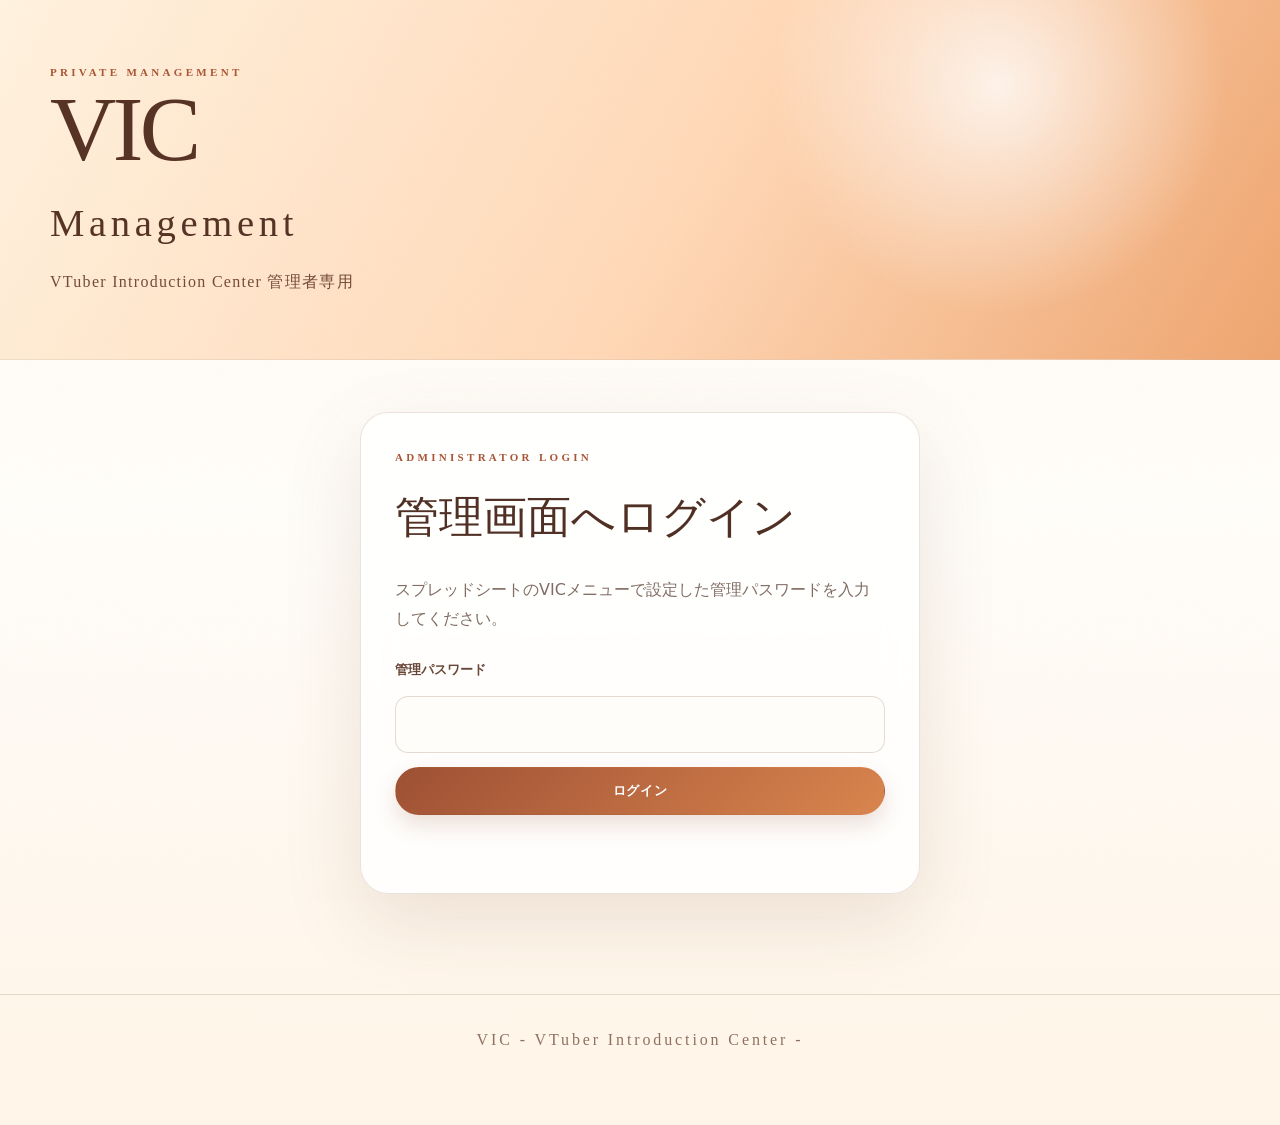
==== admin.html @ dae624b1 "Add files via upload" ====
<!doctype html>
<html lang="ja">
<head>
  <meta charset="utf-8">
  <meta name="viewport" content="width=device-width,initial-scale=1">
  <meta name="robots" content="noindex,nofollow">
  <title>VIC 管理画面</title>
  <meta name="description" content="VIC管理者専用ページ">
  <link rel="stylesheet" href="styles.css?v=20260721-vic-genre10">
</head>
<body class="admin-page">
  <header class="admin-hero">
    <div class="wrap">
      <p class="eyebrow">Private Management</p>
      <h1>VIC<br><span>Management</span></h1>
      <p>VTuber Introduction Center 管理者専用</p>
    </div>
  </header>

  <main class="wrap admin-main">
    <section id="adminLogin" class="admin-login-card">
      <p class="eyebrow">Administrator Login</p>
      <h2>管理画面へログイン</h2>
      <p>スプレッドシートのVICメニューで設定した管理パスワードを入力してください。</p>
      <form id="adminLoginForm" class="admin-login-form">
        <label for="adminPassword">管理パスワード</label>
        <input id="adminPassword" type="password" autocomplete="current-password" minlength="8" required>
        <button class="admin-button primary" type="submit">ログイン</button>
        <p id="adminLoginMessage" class="admin-status" role="status"></p>
      </form>
    </section>

    <section id="adminShell" class="admin-shell" hidden>
      <div class="admin-topbar">
        <div>
          <p class="eyebrow">Administration</p>
          <h2>管理メニュー</h2>
        </div>
        <button id="adminLogout" class="admin-button secondary" type="button">ログアウト</button>
      </div>

      <nav class="admin-tabs" aria-label="管理項目">
        <button class="admin-tab active" type="button" data-admin-tab="submissions">申請管理</button>
        <button class="admin-tab" type="button" data-admin-tab="profiles">公開VTuber</button>
        <button class="admin-tab" type="button" data-admin-tab="recommendations">公開おすすめ</button>
      </nav>

      <section id="adminPanelSubmissions" class="admin-panel">
        <div class="admin-toolbar admin-toolbar-submissions">
          <input id="submissionQuery" type="search" placeholder="活動名・申請IDで検索">
          <select id="submissionType">
            <option value="">すべての種類</option>
            <option value="initial">初回登録</option>
            <option value="recommendation">おすすめ追加</option>
          </select>
          <select id="submissionStatus">
            <option value="確認待ち">確認待ち</option>
            <option value="">すべての状態</option>
            <option value="許可（掲載）">許可（掲載）</option>
            <option value="非許可（掲載不可）">非許可（掲載不可）</option>
          </select>
          <button id="submissionSearch" class="admin-button primary" type="button">検索</button>
        </div>
        <div id="submissionList" class="admin-list"></div>
        <button id="submissionMore" class="admin-button secondary admin-more" type="button" hidden>さらに表示</button>
      </section>

      <section id="adminPanelProfiles" class="admin-panel" hidden>
        <div class="admin-toolbar">
          <input id="profileAdminQuery" type="search" placeholder="活動名・よみかた・個人／企業名で検索">
          <button id="profileAdminSearch" class="admin-button primary" type="button">検索</button>
        </div>
        <div id="profileAdminList" class="admin-list"></div>
        <button id="profileAdminMore" class="admin-button secondary admin-more" type="button" hidden>さらに表示</button>
      </section>

      <section id="adminPanelRecommendations" class="admin-panel" hidden>
        <div class="admin-toolbar">
          <input id="recommendationAdminQuery" type="search" placeholder="活動名・おすすめポイントで検索">
          <button id="recommendationAdminSearch" class="admin-button primary" type="button">検索</button>
        </div>
        <div id="recommendationAdminList" class="admin-list"></div>
        <button id="recommendationAdminMore" class="admin-button secondary admin-more" type="button" hidden>さらに表示</button>
      </section>
    </section>
  </main>

  <dialog id="adminEditDialog" class="admin-dialog">
    <form id="adminEditForm" method="dialog">
      <div class="admin-dialog-head">
        <div>
          <p class="eyebrow">Edit Content</p>
          <h2 id="adminEditTitle">登録内容を編集</h2>
        </div>
        <button id="adminEditClose" class="admin-dialog-close" type="button" aria-label="閉じる">×</button>
      </div>
      <div id="adminEditFields" class="admin-edit-fields"></div>
      <div class="admin-dialog-actions">
        <button id="adminEditCancel" class="admin-button secondary" type="button">やめる</button>
        <button id="adminEditSave" class="admin-button primary" type="submit">更新する</button>
      </div>
      <p id="adminEditMessage" class="admin-status" role="status"></p>
    </form>
  </dialog>

  <footer><div class="wrap">VIC - VTuber Introduction Center -</div></footer>
  <script src="config.js"></script>
  <script src="admin.js?v=20260721-vic-genre10"></script>
</body>
</html>
---- styles.css ----
:root{
  --cream:#fffaf2;
  --paper:#fffdf9;
  --peach-50:#fff5ea;
  --peach-100:#ffe9d4;
  --peach-200:#ffd2ad;
  --peach-300:#f8b982;
  --peach-500:#d97b42;
  --terracotta:#aa5536;
  --brown:#4b3228;
  --muted:#806c62;
  --gold:#bd8b43;
  --line:rgba(126,77,51,.18);
  --shadow:0 28px 80px rgba(113,66,42,.13);
}

*{box-sizing:border-box}
html{scroll-behavior:smooth}
body{
  margin:0;
  min-height:100vh;
  color:var(--brown);
  font-family:"Yu Gothic","Hiragino Kaku Gothic ProN",system-ui,sans-serif;
  line-height:1.85;
  background:
    radial-gradient(circle at 8% 14%,rgba(248,185,130,.22),transparent 27%),
    radial-gradient(circle at 91% 31%,rgba(255,211,162,.27),transparent 25%),
    linear-gradient(180deg,#fffaf3 0%,#fff5e9 50%,#fffdf9 100%);
}
body::before{
  content:"";
  position:fixed;
  inset:0;
  pointer-events:none;
  opacity:.17;
  background-image:url("data:image/svg+xml,%3Csvg xmlns='http://www.w3.org/2000/svg' width='180' height='180' viewBox='0 0 180 180'%3E%3Cfilter id='n'%3E%3CfeTurbulence type='fractalNoise' baseFrequency='.8' numOctaves='3' stitchTiles='stitchTiles'/%3E%3C/filter%3E%3Crect width='100%25' height='100%25' filter='url(%23n)' opacity='.11'/%3E%3C/svg%3E");
}

.wrap{width:min(1180px,calc(100% - 40px));margin:auto;position:relative;z-index:1}
.hidden,[hidden]{display:none!important}
.eyebrow{
  margin:0 0 10px;
  color:var(--terracotta);
  font-family:Georgia,serif;
  font-size:11px;
  font-weight:700;
  letter-spacing:.30em;
  text-transform:uppercase;
}

/* Hero: original composition, brighter warm palette */
.hero{
  position:relative;
  min-height:76vh;
  display:grid;
  align-items:center;
  overflow:hidden;
  color:#533324;
  background:
    radial-gradient(circle at 77% 24%,rgba(255,255,255,.72),transparent 23%),
    radial-gradient(circle at 72% 36%,rgba(255,214,167,.75),transparent 37%),
    linear-gradient(118deg,#fff5e5 0%,#ffd9b8 48%,#f2ab78 100%);
}
.hero::before{
  content:"";
  position:absolute;
  width:48vw;
  height:48vw;
  min-width:430px;
  min-height:430px;
  right:-12vw;
  top:-13vw;
  border-radius:50%;
  border:1px solid rgba(117,62,38,.16);
  box-shadow:0 0 0 7vw rgba(255,255,255,.12),0 0 0 14vw rgba(255,255,255,.075);
}
.hero::after{
  content:"DISCOVER  /  RECOMMEND  /  CONNECT";
  position:absolute;
  right:28px;
  bottom:32px;
  color:rgba(89,47,31,.40);
  font-family:Georgia,serif;
  font-size:11px;
  letter-spacing:.32em;
  writing-mode:vertical-rl;
}
.hero .wrap{padding:90px 0}
.hero .eyebrow{color:#955032}
.hero h1{
  margin:0;
  max-width:900px;
  color:#563224;
  font-family:Georgia,"Yu Mincho",serif;
  font-weight:400;
  font-size:clamp(54px,10vw,128px);
  line-height:.92;
  letter-spacing:-.035em;
  text-shadow:0 12px 38px rgba(126,65,35,.13);
}
.subtitle{
  display:inline-flex;
  align-items:center;
  gap:16px;
  margin:26px 0 0;
  padding-left:4px;
  color:#6c4030;
  font-family:"Yu Mincho",serif;
  font-size:clamp(15px,2vw,22px);
  letter-spacing:.14em;
  white-space:nowrap;
}
.subtitle::before,.subtitle::after{
  content:"";
  display:block;
  flex:0 0 56px;
  width:56px;
  height:1px;
  background:rgba(112,58,35,.55);
}
.register-hero{min-height:58vh}
.register-hero h1{font-size:clamp(48px,8vw,104px)}

.home-main{padding:0 0 110px}
.home-main::before{
  content:"";
  display:block;
  width:1px;
  height:72px;
  margin-left:8.333%;
  background:linear-gradient(to bottom,rgba(170,85,54,.55),transparent);
}

/* Daily recommendation */
.daily-recommendation{
  width:min(920px,calc(100% - 32px));
  margin:24px auto 54px;
}
.daily-recommendation-heading{
  display:flex;
  align-items:center;
  justify-content:space-between;
  gap:18px;
  margin:0 7px 10px;
}
.daily-recommendation-label{
  display:flex;
  align-items:center;
  gap:9px;
  margin:0;
  color:var(--muted);
  font-size:12px;
  font-weight:800;
  letter-spacing:.14em;
}
.daily-recommendation-spark{color:var(--gold);font-size:14px;line-height:1}
.daily-recommendation-date{color:rgba(83,58,45,.61);font-family:Georgia,"Yu Mincho",serif;font-size:12px;letter-spacing:.06em}
.daily-recommendation-list{display:grid;gap:16px}
.daily-recommendation-card{
  position:relative;
  display:grid;
  grid-template-columns:56px minmax(0,1fr) minmax(240px,330px);
  align-items:center;
  gap:20px;
  min-height:164px;
  padding:18px 20px;
  overflow:hidden;
  border:1px solid rgba(126,77,51,.20);
  border-radius:22px;
  color:inherit;
  text-decoration:none;
  background:
    radial-gradient(circle at 8% 20%,rgba(246,188,120,.22),transparent 31%),
    linear-gradient(112deg,rgba(255,255,255,.96),rgba(255,244,228,.88));
  box-shadow:0 16px 45px rgba(104,61,39,.10),inset 0 1px 0 rgba(255,255,255,.92);
  isolation:isolate;
  transition:transform .22s ease,border-color .22s ease,box-shadow .22s ease;
}
.daily-recommendation-card::before{
  content:"";
  position:absolute;
  inset:9px;
  border:1px solid rgba(189,139,67,.15);
  border-radius:15px;
  pointer-events:none;
}
.daily-recommendation-card::after{
  content:"";
  position:absolute;
  top:-55px;
  right:36%;
  width:150px;
  height:150px;
  border:1px solid rgba(189,139,67,.12);
  border-radius:50%;
  pointer-events:none;
}
.daily-recommendation-card:hover{
  transform:translateY(-3px);
  border-color:rgba(159,95,55,.42);
  box-shadow:0 22px 54px rgba(104,61,39,.15),inset 0 1px 0 rgba(255,255,255,.95);
}
.daily-recommendation-card:focus-visible{outline:2px solid rgba(170,85,54,.70);outline-offset:5px}
.daily-recommendation-seal{
  position:relative;
  z-index:1;
  display:grid;
  place-items:center;
  width:54px;
  height:54px;
  border:1px solid rgba(126,77,51,.28);
  border-radius:50%;
  background:rgba(255,255,255,.58);
  box-shadow:inset 0 0 0 4px rgba(189,139,67,.075);
}
.daily-recommendation-seal span{color:#8d6938;font-family:Georgia,serif;font-size:15px;font-weight:700;letter-spacing:.08em}
.daily-recommendation-copy{position:relative;z-index:1;display:grid;min-width:0;gap:3px;align-content:center}
.daily-recommendation-kicker{color:#a47a3f;font-family:Georgia,serif;font-size:10px;font-weight:700;letter-spacing:.16em;text-transform:uppercase}
.daily-recommendation-copy strong{overflow:hidden;color:#4f3127;font-family:Georgia,"Yu Mincho",serif;font-size:clamp(21px,2.5vw,30px);line-height:1.3;text-overflow:ellipsis;white-space:nowrap}
.daily-recommendation-meta{overflow:hidden;color:var(--muted);font-size:12px;text-overflow:ellipsis;white-space:nowrap}
.daily-recommendation-point{
  display:-webkit-box;
  margin-top:9px;
  overflow:hidden;
  color:#5f463a;
  font-size:13px;
  line-height:1.65;
  -webkit-box-orient:vertical;
  -webkit-line-clamp:2;
}
.daily-recommendation-action{
  justify-self:start;
  display:inline-flex;
  align-items:center;
  gap:8px;
  margin-top:9px;
  padding:8px 12px;
  border:1px solid rgba(126,77,51,.17);
  border-radius:999px;
  background:rgba(255,255,255,.56);
  color:#52362a;
  font-size:11px;
  font-weight:800;
}
.daily-recommendation-action::after{content:"→";color:#a97737;transition:transform .2s ease}
.daily-recommendation-card:hover .daily-recommendation-action::after{transform:translateX(3px)}
.daily-recommendation-media{
  position:relative;
  z-index:1;
  display:block;
  width:100%;
  aspect-ratio:16/9;
  overflow:hidden;
  border:1px solid rgba(126,77,51,.18);
  border-radius:15px;
  background:linear-gradient(135deg,#f8c496,#e89966);
  box-shadow:0 12px 28px rgba(88,49,30,.15);
}
.daily-recommendation-media img{display:block;width:100%;height:100%;object-fit:cover;transition:transform .35s ease}
.daily-recommendation-card:hover .daily-recommendation-media img{transform:scale(1.035)}
.daily-recommendation-play{
  position:absolute;
  left:50%;
  top:50%;
  display:grid;
  place-items:center;
  width:44px;
  height:44px;
  border:1px solid rgba(255,255,255,.55);
  border-radius:50%;
  color:#fff;
  background:rgba(71,42,29,.70);
  transform:translate(-50%,-50%);
  box-shadow:0 8px 22px rgba(0,0,0,.22);
  font-size:13px;
  padding-left:2px;
}
.status-message{min-height:1.5em;margin:10px 8px 0;color:var(--muted);font-size:13px}

.home-intro{
  display:grid;
  grid-template-columns:minmax(180px,.7fr) minmax(0,1.65fr);
  column-gap:8vw;
  align-items:start;
  padding:92px 8.333% 118px;
  border-top:1px solid var(--line);
  border-bottom:1px solid var(--line);
}
.home-intro h2{margin:0 0 22px;color:#4d3025;font-family:Georgia,"Yu Mincho",serif;font-size:clamp(42px,6vw,82px);font-weight:500;line-height:1.05}
.intro-title{display:flex;align-items:center;gap:clamp(12px,2vw,28px);white-space:nowrap}
.intro-title-line{display:block;flex:0 1 clamp(42px,7vw,112px);min-width:34px;height:1px;background:linear-gradient(90deg,rgba(170,85,54,.92),rgba(170,85,54,.28))}
.lead{margin:0;color:#765d51;font-size:16px}
.text-link{
  display:inline-flex;
  align-items:center;
  gap:16px;
  margin-top:34px;
  padding:4px 0 10px;
  border-bottom:1px solid var(--terracotta);
  color:#5a3528;
  font-family:"Yu Mincho",serif;
  font-size:18px;
  font-weight:700;
  letter-spacing:.09em;
  text-decoration:none;
  transition:transform .2s ease;
}
.text-link:hover{transform:translateX(5px)}

/* Registration */
.register-main{padding:36px 0 100px}
.back-nav{margin:0 0 38px}
.back-nav .text-link{margin-top:0;font-size:14px}
.registration-content{
  padding:52px;
  border:1px solid rgba(255,255,255,.82);
  border-radius:34px;
  background:rgba(255,253,249,.82);
  box-shadow:var(--shadow);
  backdrop-filter:blur(18px);
}
.registration-content h2{margin:0 0 16px;color:#4d3025;font-family:Georgia,"Yu Mincho",serif;font-size:clamp(34px,5vw,58px);font-weight:500;line-height:1.2}
.registration-copy{max-width:760px;margin:0;color:var(--muted)}
.tabs{display:flex;gap:10px;flex-wrap:wrap;margin:34px 0 28px}
.tab{
  border:1px solid rgba(126,77,51,.18);
  border-radius:999px;
  padding:12px 21px;
  color:#724634;
  background:rgba(255,255,255,.72);
  font:inherit;
  font-weight:800;
  cursor:pointer;
  transition:transform .2s ease,background .2s ease,color .2s ease;
}
.tab:hover{transform:translateY(-1px);background:#fff3e3}
.tab.active{border-color:transparent;color:#fff;background:linear-gradient(135deg,#b45f3e,#dc8b54);box-shadow:0 10px 24px rgba(170,85,54,.20)}
.form-panel{padding-top:8px}
.recommendation-form{display:grid;gap:24px}
.form-grid{display:grid;grid-template-columns:repeat(2,minmax(0,1fr));gap:18px}
.form-grid label,.profile-picker>label{display:grid;gap:9px;color:#684536;font-size:14px;font-weight:800;letter-spacing:.02em}
.wide{grid-column:1/-1}
input,textarea{
  width:100%;
  padding:15px 16px;
  border:1px solid rgba(126,77,51,.20);
  border-radius:15px;
  color:#4d3429;
  background:rgba(255,255,255,.90);
  font:inherit;
  transition:border-color .18s ease,box-shadow .18s ease,background .18s ease;
}
input:hover,textarea:hover{border-color:rgba(170,85,54,.35)}
input:focus,textarea:focus{outline:none;border-color:#d37c4c;background:#fff;box-shadow:0 0 0 4px rgba(217,123,66,.13)}
textarea{min-height:130px;resize:vertical}
.submit-button{
  justify-self:start;
  min-width:260px;
  border:0;
  border-radius:999px;
  padding:15px 26px;
  color:#fff;
  background:linear-gradient(135deg,#a95134,#df8b53);
  box-shadow:0 15px 34px rgba(170,85,54,.23);
  font:inherit;
  font-weight:800;
  letter-spacing:.07em;
  cursor:pointer;
  transition:transform .2s ease,filter .2s ease;
}
.submit-button:hover{transform:translateY(-2px);filter:brightness(1.03)}
.submit-button:disabled{cursor:wait;filter:grayscale(.35);opacity:.65}
.form-message{min-height:1.8em;margin:0;color:#7f4a35;font-weight:800}
.form-message.success{color:#477257}
.form-message.error{color:#a33b30}
.profile-picker{
  position:relative;
  padding:23px;
  border:1px solid rgba(126,77,51,.14);
  border-radius:22px;
  background:linear-gradient(145deg,rgba(255,255,255,.90),rgba(255,238,218,.62));
}
.profile-search-status{margin:9px 2px 0;color:var(--muted);font-size:12px}
.profile-search-results{
  display:grid;
  gap:8px;
  max-height:330px;
  margin-top:12px;
  overflow:auto;
  border-top:1px solid var(--line);
  padding-top:12px;
}
.profile-result-button{
  display:grid;
  grid-template-columns:minmax(0,1fr) auto;
  gap:3px 18px;
  width:100%;
  padding:13px 15px;
  border:1px solid rgba(126,77,51,.14);
  border-radius:14px;
  color:#4d3429;
  background:rgba(255,255,255,.78);
  text-align:left;
  cursor:pointer;
}
.profile-result-button:hover{border-color:rgba(170,85,54,.32);background:#fff}
.profile-result-button strong{font-size:15px}
.profile-result-button span{grid-column:1;color:var(--muted);font-size:12px}
.profile-result-button small{grid-column:2;grid-row:1 / span 2;align-self:center;color:#9a6d55}
.selected-profile{
  position:relative;
  margin-top:14px;
  padding:16px 130px 16px 18px;
  border:1px solid rgba(170,85,54,.22);
  border-radius:16px;
  background:#fff7ec;
}
.selected-profile p{margin:0;color:#966044;font-size:11px;font-weight:800;letter-spacing:.12em;text-transform:uppercase}
.selected-profile strong{display:block;color:#4e3025;font-family:"Yu Mincho",serif;font-size:21px}
.selected-profile span{display:block;color:var(--muted);font-size:12px}
.selected-profile button{position:absolute;right:15px;top:50%;border:0;border-bottom:1px solid var(--terracotta);padding:4px 0;color:#784633;background:transparent;font:inherit;font-size:12px;font-weight:800;cursor:pointer;transform:translateY(-50%)}
.addition-grid{margin-top:24px}

footer{padding:30px 0 70px;border-top:1px solid var(--line);color:#8f7162;text-align:center;font-family:Georgia,serif;letter-spacing:.18em}
.floating-control{
  position:fixed;
  right:22px;
  bottom:22px;
  z-index:1000;
  border:1px solid rgba(255,255,255,.55);
  border-radius:999px;
  padding:13px 18px;
  color:#fff;
  background:rgba(139,69,44,.92);
  box-shadow:0 18px 42px rgba(83,42,25,.24);
  backdrop-filter:blur(12px);
  font:inherit;
  font-size:13px;
  font-weight:800;
  letter-spacing:.05em;
  cursor:pointer;
  transition:transform .18s ease,background .18s ease;
}
.floating-control:hover{transform:translateY(-2px);background:rgba(170,85,54,.97)}

@media(max-width:900px){
  .daily-recommendation-card{grid-template-columns:50px minmax(0,1fr) minmax(210px,270px)}
  .home-intro{grid-template-columns:1fr;gap:34px}
}
@media(max-width:720px){
  .wrap{width:min(100% - 24px,1180px)}
  .hero{min-height:62vh}
  .hero .wrap{padding:72px 0}
  .hero::after{display:none}
  .subtitle{gap:10px;font-size:clamp(13px,4vw,17px);letter-spacing:.08em}
  .subtitle::before,.subtitle::after{flex-basis:28px;width:28px}
  .home-main::before{height:48px;margin-left:0}
  .daily-recommendation{width:100%;margin:18px auto 40px}
  .daily-recommendation-card{grid-template-columns:42px minmax(0,1fr);gap:12px;padding:14px;min-height:0}
  .daily-recommendation-seal{width:42px;height:42px}
  .daily-recommendation-copy strong{font-size:20px}
  .daily-recommendation-media{grid-column:1/-1;grid-row:2;width:100%;margin-top:5px}
  .daily-recommendation-card::after{right:-35px}
  .home-intro{padding:66px 0 84px}
  .home-intro h2{font-size:42px}
  .intro-title{gap:10px}
  .intro-title-line{flex-basis:42px;min-width:28px}
  .registration-content{padding:30px 18px;border-radius:26px}
  .form-grid{grid-template-columns:1fr}
  .wide{grid-column:auto}
  .submit-button{width:100%;min-width:0}
  .profile-result-button{grid-template-columns:1fr}
  .profile-result-button small{grid-column:1;grid-row:auto}
  .selected-profile{padding-right:18px;padding-bottom:52px}
  .selected-profile button{left:18px;right:auto;top:auto;bottom:14px;transform:none}
  .floating-control{right:14px;bottom:14px;padding:11px 14px;font-size:12px}
}

/* ===== VIC administrator ===== */
.admin-page{background:linear-gradient(180deg,#fff8ef,#fffdf9 45%,#fff4e7)}
.admin-hero{
  min-height:300px;
  display:grid;
  align-items:center;
  color:#573326;
  background:
    radial-gradient(circle at 78% 24%,rgba(255,255,255,.78),transparent 22%),
    linear-gradient(120deg,#fff2df 0%,#ffd8b7 54%,#eea56f 100%);
  border-bottom:1px solid rgba(126,77,51,.12);
}
.admin-hero .wrap{padding:62px 0}
.admin-hero h1{margin:0;font-family:Georgia,"Yu Mincho",serif;font-size:clamp(54px,8vw,92px);font-weight:400;line-height:.82;letter-spacing:-.04em}
.admin-hero h1 span{font-size:.42em;letter-spacing:.12em}
.admin-hero p:last-child{margin:24px 0 0;color:#754b3a;font-family:"Yu Mincho",serif;letter-spacing:.08em}
.admin-main{padding:52px 0 100px}
.admin-login-card,.admin-shell{
  width:min(1080px,100%);
  margin:auto;
  padding:34px;
  border:1px solid rgba(126,77,51,.16);
  border-radius:28px;
  background:rgba(255,255,255,.82);
  box-shadow:var(--shadow);
  backdrop-filter:blur(16px);
}
.admin-login-card{max-width:560px}
.admin-login-card h2,.admin-topbar h2,.admin-dialog h2{margin:0 0 14px;color:#503024;font-family:Georgia,"Yu Mincho",serif;font-size:clamp(28px,4vw,44px);font-weight:500}
.admin-login-card>p:not(.eyebrow){color:var(--muted)}
.admin-login-form{display:grid;gap:14px;margin-top:24px}
.admin-login-form label,.admin-review-label,.admin-edit-fields label{display:grid;gap:8px;color:#684739;font-weight:800;font-size:13px}
.admin-login-form input,.admin-toolbar input,.admin-toolbar select,.admin-review-label textarea,.admin-edit-fields input,.admin-edit-fields textarea,.admin-edit-fields select{
  width:100%;
  padding:13px 14px;
  border:1px solid rgba(126,77,51,.20);
  border-radius:13px;
  background:#fffdf9;
  color:#4b3228;
  font:inherit;
}
.admin-login-form input:focus,.admin-toolbar input:focus,.admin-toolbar select:focus,.admin-review-label textarea:focus,.admin-edit-fields input:focus,.admin-edit-fields textarea:focus,.admin-edit-fields select:focus{outline:none;border-color:#cf8553;box-shadow:0 0 0 4px rgba(217,123,66,.12)}
.admin-button{
  border:1px solid transparent;
  border-radius:999px;
  padding:11px 18px;
  cursor:pointer;
  font:inherit;
  font-size:13px;
  font-weight:900;
  letter-spacing:.05em;
  transition:transform .18s ease,opacity .18s ease,box-shadow .18s ease;
}
.admin-button:hover:not(:disabled){transform:translateY(-2px)}
.admin-button:disabled{cursor:not-allowed;opacity:.46}
.admin-button.primary{color:#fff;background:linear-gradient(135deg,#9e5034,#d9854e);box-shadow:0 10px 22px rgba(143,75,46,.18)}
.admin-button.secondary{color:#654438;background:#fff8ef;border-color:rgba(126,77,51,.20)}
.admin-button.danger{color:#9c2e2e;background:#fff1ed;border-color:rgba(172,55,47,.22)}
.admin-status{min-height:1.6em;margin:4px 0 0;color:#a44432;font-weight:800}
.admin-topbar{display:flex;align-items:center;justify-content:space-between;gap:24px;padding-bottom:24px;border-bottom:1px solid var(--line)}
.admin-topbar h2{margin:0}
.admin-tabs{display:flex;gap:10px;overflow:auto;margin:24px 0 28px;padding-bottom:3px}
.admin-tab{flex:0 0 auto;border:1px solid rgba(126,77,51,.16);border-radius:999px;padding:11px 19px;background:#fff9f1;color:#775041;font-weight:900;cursor:pointer}
.admin-tab.active{color:#fff;border-color:transparent;background:linear-gradient(135deg,#9e5034,#d9854e);box-shadow:0 10px 22px rgba(143,75,46,.17)}
.admin-toolbar{display:grid;grid-template-columns:minmax(0,1fr) auto;gap:10px;margin-bottom:22px}
.admin-toolbar-submissions{grid-template-columns:minmax(210px,1fr) 170px 190px auto}
.admin-list{display:grid;gap:18px}
.admin-card{padding:24px;border:1px solid rgba(126,77,51,.15);border-radius:22px;background:linear-gradient(145deg,rgba(255,255,255,.96),rgba(255,247,237,.86));box-shadow:0 13px 34px rgba(103,60,38,.07)}
.admin-card-head{display:flex;justify-content:space-between;align-items:flex-start;gap:20px;margin-bottom:20px}
.admin-card-head h3{margin:7px 0 3px;color:#4c3026;font-family:"Yu Mincho",serif;font-size:25px;line-height:1.35}
.admin-card-head p{margin:0;color:var(--muted);font-size:12px}
.admin-badge,.admin-status-badge{display:inline-flex;align-items:center;padding:5px 10px;border-radius:999px;font-size:10px;font-weight:900;letter-spacing:.08em}
.admin-badge{color:#8b5e2f;background:#fff0d8;border:1px solid rgba(189,139,67,.18)}
.admin-status-badge{color:#6a4437;background:#fff8ef;border:1px solid rgba(126,77,51,.16)}
.admin-data-grid{display:grid;grid-template-columns:repeat(2,minmax(0,1fr));gap:1px;margin:0 0 18px;overflow:hidden;border:1px solid rgba(126,77,51,.12);border-radius:15px;background:rgba(126,77,51,.10)}
.admin-data-grid>div{padding:13px 15px;background:#fffdfa}
.admin-data-grid dt{color:#9b7768;font-size:10px;font-weight:900;letter-spacing:.08em}
.admin-data-grid dd{margin:3px 0 0;color:#50382e;word-break:break-word}
.admin-data-grid a{color:#a55336;font-weight:800}
.admin-point{margin:17px 0;padding:16px 17px;border-left:3px solid #d6975e;border-radius:0 14px 14px 0;background:#fff6e9}
.admin-point strong{color:#80533f;font-size:12px}
.admin-point p{margin:7px 0 0;color:#574038;line-height:1.75}
.admin-review-label{margin-top:17px}
.admin-review-label textarea{resize:vertical;min-height:88px}
.admin-card-actions{display:flex;justify-content:flex-end;gap:10px;margin-top:18px}
.admin-more{display:block;margin:24px auto 0}
.admin-empty{padding:38px;text-align:center;color:var(--muted);border:1px dashed rgba(126,77,51,.22);border-radius:18px;background:rgba(255,255,255,.55)}
.admin-thumbnail{display:block;width:min(420px,100%);margin:0 0 18px;overflow:hidden;border-radius:16px;box-shadow:0 12px 28px rgba(91,51,31,.13)}
.admin-thumbnail img{display:block;width:100%;aspect-ratio:16/9;object-fit:cover}
.admin-dialog{width:min(680px,calc(100% - 24px));max-height:90vh;padding:0;border:0;border-radius:26px;background:#fffdf9;color:#4b3228;box-shadow:0 30px 100px rgba(59,32,21,.28)}
.admin-dialog::backdrop{background:rgba(60,35,25,.40);backdrop-filter:blur(5px)}
.admin-dialog form{padding:28px}
.admin-dialog-head{display:flex;justify-content:space-between;align-items:flex-start;gap:20px;padding-bottom:18px;border-bottom:1px solid var(--line)}
.admin-dialog-head h2{font-size:34px;margin:0}
.admin-dialog-close{width:40px;height:40px;border:1px solid rgba(126,77,51,.16);border-radius:50%;background:#fff7ec;color:#765041;font-size:24px;cursor:pointer}
.admin-edit-fields{display:grid;grid-template-columns:repeat(2,minmax(0,1fr));gap:16px;margin:22px 0}
.admin-edit-fields label:has(textarea){grid-column:1/-1}
.admin-edit-fields textarea{resize:vertical;min-height:130px}
.admin-dialog-actions{display:flex;justify-content:flex-end;gap:10px;padding-top:18px;border-top:1px solid var(--line)}

@media(max-width:800px){
  .admin-toolbar-submissions{grid-template-columns:1fr 1fr}
  .admin-toolbar-submissions input{grid-column:1/-1}
  .admin-toolbar-submissions .admin-button{grid-column:1/-1}
}
@media(max-width:640px){
  .admin-hero{min-height:240px}.admin-hero .wrap{padding:48px 0}
  .admin-main{padding-top:28px}.admin-login-card,.admin-shell{padding:22px 16px;border-radius:22px}
  .admin-topbar{align-items:flex-start;flex-direction:column}.admin-topbar .admin-button{width:100%}
  .admin-toolbar,.admin-toolbar-submissions{grid-template-columns:1fr}.admin-toolbar-submissions input,.admin-toolbar-submissions .admin-button{grid-column:auto}
  .admin-card{padding:18px 14px}.admin-card-head{flex-direction:column;gap:10px}.admin-data-grid{grid-template-columns:1fr}
  .admin-card-actions{flex-direction:column}.admin-card-actions .admin-button{width:100%}
  .admin-edit-fields{grid-template-columns:1fr}.admin-edit-fields label:has(textarea){grid-column:auto}
  .admin-dialog form{padding:22px 16px}.admin-dialog-actions{flex-direction:column-reverse}.admin-dialog-actions .admin-button{width:100%}
}


/* ===== VIC genre-filtered recommendation list ===== */
.recommendation-section{
  padding:104px 8.333% 120px;
  border-bottom:1px solid var(--line);
}
.recommendation-section-head{
  display:grid;
  grid-template-columns:minmax(0,1.35fr) minmax(260px,.65fr);
  gap:7vw;
  align-items:end;
  margin-bottom:44px;
}
.recommendation-section h2{
  margin:0 0 18px;
  color:#4d3025;
  font-family:Georgia,"Yu Mincho",serif;
  font-size:clamp(38px,5.2vw,70px);
  font-weight:500;
  line-height:1.1;
}
.recommendation-description{max-width:680px;margin:0;color:var(--muted)}
.recommendation-controls{
  display:grid;
  gap:14px;
  padding:20px;
  border:1px solid rgba(126,77,51,.15);
  border-radius:24px;
  background:rgba(255,252,247,.76);
  box-shadow:0 16px 42px rgba(104,61,39,.07);
}
.recommendation-controls label{display:grid;gap:8px;color:#684536;font-size:13px;font-weight:800}
.recommendation-controls select{
  width:100%;
  padding:13px 42px 13px 14px;
  border:1px solid rgba(126,77,51,.22);
  border-radius:14px;
  color:#52362a;
  background:rgba(255,255,255,.88);
  font:inherit;
}
.recommendation-shuffle{
  width:100%;
  padding:13px 16px;
  border:0;
  border-radius:999px;
  color:#fff;
  background:linear-gradient(135deg,#9f5638,#cf8258);
  box-shadow:0 12px 26px rgba(143,74,47,.20);
  font:inherit;
  font-weight:800;
  cursor:pointer;
}
.recommendation-shuffle:disabled{opacity:.55;cursor:wait}
.recommendation-list{gap:18px}
.recommendation-genre{
  justify-self:start;
  display:inline-flex;
  padding:4px 9px;
  border:1px solid rgba(166,102,63,.18);
  border-radius:999px;
  color:#86563e;
  background:rgba(255,248,238,.86);
  font-size:10px;
  font-weight:800;
  letter-spacing:.06em;
}

@media(max-width:900px){
  .recommendation-section-head{grid-template-columns:1fr;gap:28px}
}
@media(max-width:720px){
  .recommendation-section{padding:72px 0 84px}
  .recommendation-section h2{font-size:40px}
  .recommendation-controls{padding:16px;border-radius:20px}
}
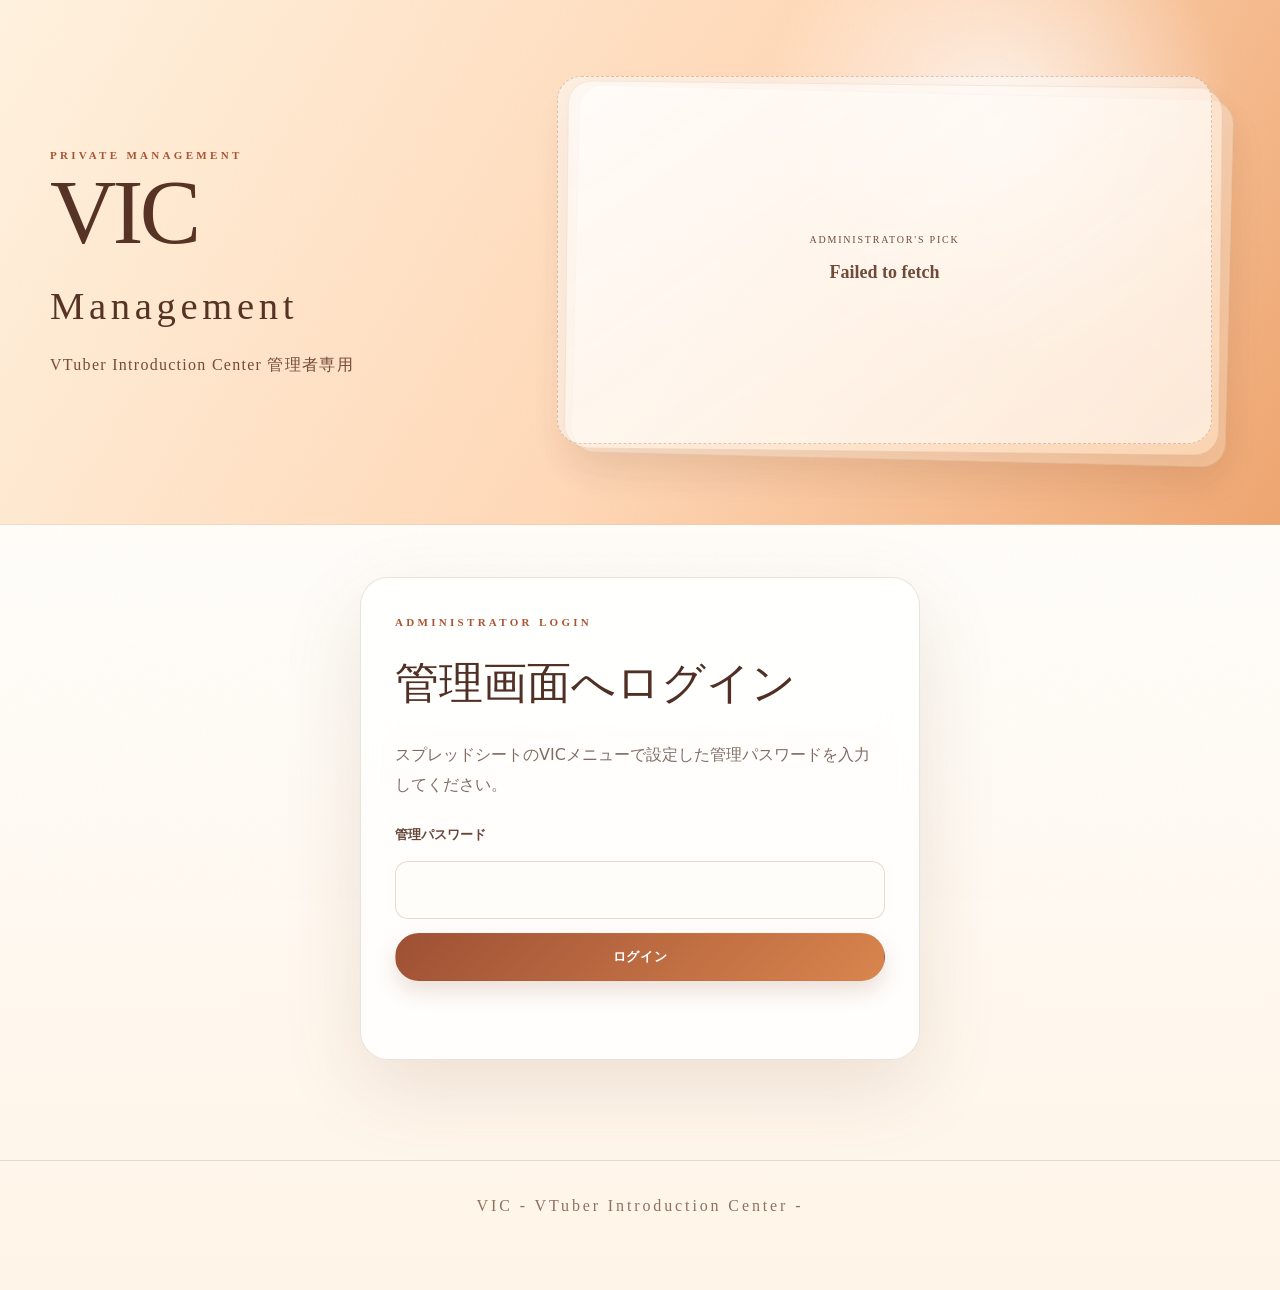
==== commit 319a5f9b: "Add files via upload" ====
--- a/admin.html
+++ b/admin.html
@@ -6,14 +6,24 @@
   <meta name="robots" content="noindex,nofollow">
   <title>VIC 管理画面</title>
   <meta name="description" content="VIC管理者専用ページ">
-  <link rel="stylesheet" href="styles.css?v=20260721-vic-genre10">
+  <link rel="stylesheet" href="styles.css?v=20260722-vic-fanart1">
 </head>
 <body class="admin-page">
   <header class="admin-hero">
-    <div class="wrap">
-      <p class="eyebrow">Private Management</p>
-      <h1>VIC<br><span>Management</span></h1>
-      <p>VTuber Introduction Center 管理者専用</p>
+    <div class="wrap admin-hero-layout">
+      <div class="admin-hero-copy">
+        <p class="eyebrow">Private Management</p>
+        <h1>VIC<br><span>Management</span></h1>
+        <p>VTuber Introduction Center 管理者専用</p>
+      </div>
+      <section class="admin-featured-showcase" aria-label="管理人おすすめ動画">
+        <div id="adminFeaturedStack" class="admin-featured-stack">
+          <div id="adminFeaturedEmpty" class="admin-featured-empty">
+            <span>Administrator's Pick</span>
+            <strong>管理人おすすめを準備中</strong>
+          </div>
+        </div>
+      </section>
     </div>
   </header>
 
@@ -40,9 +50,21 @@
       </div>
 
       <nav class="admin-tabs" aria-label="管理項目">
-        <button class="admin-tab active" type="button" data-admin-tab="submissions">申請管理</button>
-        <button class="admin-tab" type="button" data-admin-tab="profiles">公開VTuber</button>
-        <button class="admin-tab" type="button" data-admin-tab="recommendations">公開おすすめ</button>
+        <button class="admin-tab active" type="button" data-admin-tab="submissions">
+          <span>申請管理</span>
+          <span id="submissionNotificationBadge" class="admin-notification-badge admin-notification-badge-submission" aria-label="確認待ちの申請件数" hidden>0</span>
+        </button>
+        <button class="admin-tab" type="button" data-admin-tab="feedback">
+          <span>お問い合わせ管理</span>
+          <span id="feedbackNotificationGroup" class="admin-notification-group" aria-label="お問い合わせ件数" hidden>
+            <span id="feedbackUnconfirmedBadge" class="admin-notification-badge admin-notification-badge-unconfirmed" aria-label="未確認のお問い合わせ件数" title="未確認" hidden><span class="admin-notification-mark" aria-hidden="true">未</span><span data-badge-count>0</span></span>
+            <span id="feedbackInProgressBadge" class="admin-notification-badge admin-notification-badge-progress" aria-label="対応中のお問い合わせ件数" title="対応中" hidden><span class="admin-notification-mark" aria-hidden="true">中</span><span data-badge-count>0</span></span>
+          </span>
+        </button>
+        <button class="admin-tab" type="button" data-admin-tab="profiles"><span>公開VTuber編集</span></button>
+        <button class="admin-tab" type="button" data-admin-tab="fanart"><span>公開FA編集</span></button>
+        <button class="admin-tab" type="button" data-admin-tab="featured"><span>管理人おすすめ編集</span></button>
+        <button id="adminPageRefresh" class="admin-button secondary admin-page-refresh" type="button" aria-label="管理画面を更新">更新</button>
       </nav>
 
       <section id="adminPanelSubmissions" class="admin-panel">
@@ -52,6 +74,8 @@
             <option value="">すべての種類</option>
             <option value="initial">初回登録</option>
             <option value="recommendation">おすすめ追加</option>
+            <option value="fanartGeneral">通常FA</option>
+            <option value="fanartAdult">成人向けFA</option>
           </select>
           <select id="submissionStatus">
             <option value="確認待ち">確認待ち</option>
@@ -61,27 +85,82 @@
           </select>
           <button id="submissionSearch" class="admin-button primary" type="button">検索</button>
         </div>
+        <div class="admin-bulk-toolbar" aria-label="申請の一括操作">
+          <div class="admin-bulk-selection">
+            <button id="submissionSelectAll" class="admin-button secondary" type="button">一括チェック</button>
+            <button id="submissionClearAll" class="admin-button secondary" type="button">一括チェック解除</button>
+            <span id="submissionSelectedCount" class="admin-bulk-count" aria-live="polite">0件選択</span>
+          </div>
+          <div class="admin-bulk-actions">
+            <button id="submissionBulkApprove" class="admin-button primary" type="button" disabled>選択した申請を一括承認</button>
+            <button id="submissionBulkDelete" class="admin-button danger" type="button" disabled>選択した申請を一括削除</button>
+          </div>
+        </div>
         <div id="submissionList" class="admin-list"></div>
         <button id="submissionMore" class="admin-button secondary admin-more" type="button" hidden>さらに表示</button>
       </section>
 
+
+      <section id="adminPanelFeedback" class="admin-panel" hidden>
+        <div class="admin-toolbar admin-toolbar-feedback">
+          <input id="feedbackAdminQuery" type="search" placeholder="内容・VTuber名・お問い合わせIDで検索">
+          <select id="feedbackAdminStatus">
+            <option value="未確認">未確認</option>
+            <option value="">すべての状態</option>
+            <option value="対応中">対応中</option>
+            <option value="対応済み">対応済み</option>
+            <option value="対応不要">対応不要</option>
+          </select>
+          <button id="feedbackAdminSearch" class="admin-button primary" type="button">検索</button>
+        </div>
+        <div id="feedbackAdminList" class="admin-list"></div>
+        <button id="feedbackAdminMore" class="admin-button secondary admin-more" type="button" hidden>さらに表示</button>
+      </section>
+
       <section id="adminPanelProfiles" class="admin-panel" hidden>
         <div class="admin-toolbar">
-          <input id="profileAdminQuery" type="search" placeholder="活動名・よみかた・個人／企業名で検索">
+          <input id="profileAdminQuery" type="search" placeholder="活動名・よみかた・企業名・おすすめ内容で検索">
           <button id="profileAdminSearch" class="admin-button primary" type="button">検索</button>
         </div>
         <div id="profileAdminList" class="admin-list"></div>
         <button id="profileAdminMore" class="admin-button secondary admin-more" type="button" hidden>さらに表示</button>
       </section>
 
-      <section id="adminPanelRecommendations" class="admin-panel" hidden>
+
+      <section id="adminPanelFanArt" class="admin-panel" hidden>
         <div class="admin-toolbar">
-          <input id="recommendationAdminQuery" type="search" placeholder="活動名・おすすめポイントで検索">
-          <button id="recommendationAdminSearch" class="admin-button primary" type="button">検索</button>
+          <select id="fanArtAdminCategory"><option value="general">通常FA</option><option value="adult">成人向けFA</option></select>
+          <input id="fanArtAdminQuery" type="search" placeholder="VTuber名・作品名・作者名で検索">
+          <button id="fanArtAdminSearch" class="admin-button primary" type="button">検索</button>
         </div>
-        <div id="recommendationAdminList" class="admin-list"></div>
-        <button id="recommendationAdminMore" class="admin-button secondary admin-more" type="button" hidden>さらに表示</button>
+        <p class="admin-panel-note">公開済みFAの情報編集、公開・非公開、画像ダウンロード、削除ができます。</p>
+        <div id="fanArtAdminList" class="admin-list"></div>
+        <button id="fanArtAdminMore" class="admin-button secondary admin-more" type="button" hidden>さらに表示</button>
       </section>
+      <section id="adminPanelFeatured" class="admin-panel" hidden>
+        <div class="admin-featured-admin-head">
+          <div>
+            <p class="eyebrow">Administrator's Pick</p>
+            <h2>管理人おすすめ編集</h2>
+            <p>登録した動画は管理画面上部で5秒ごとにランダム表示されます。</p>
+          </div>
+        </div>
+        <form id="featuredAdminForm" class="admin-featured-form">
+          <label>表示名
+            <select id="featuredAdminCategory" required>
+              <option value="管理人おすすめ歌みた">管理人おすすめ歌みた</option>
+              <option value="管理人おすすめ歌枠">管理人おすすめ歌枠</option>
+            </select>
+          </label>
+          <label>YouTube動画リンク
+            <input id="featuredAdminVideoUrl" type="url" inputmode="url" placeholder="https://www.youtube.com/watch?v=..." required>
+          </label>
+          <button class="admin-button primary" type="submit">管理人おすすめに登録</button>
+          <p id="featuredAdminMessage" class="admin-status" role="status"></p>
+        </form>
+        <div id="featuredAdminList" class="admin-list admin-featured-admin-list"></div>
+      </section>
+
     </section>
   </main>
 
@@ -105,6 +184,6 @@
 
   <footer><div class="wrap">VIC - VTuber Introduction Center -</div></footer>
   <script src="config.js"></script>
-  <script src="admin.js?v=20260721-vic-genre10"></script>
+  <script src="admin.js?v=20260722-vic-fanart1"></script>
 </body>
 </html>
--- a/styles.css
+++ b/styles.css
@@ -98,6 +98,23 @@
   letter-spacing:-.035em;
   text-shadow:0 12px 38px rgba(126,65,35,.13);
 }
+.hero .vic-hero-title{
+  display:grid;
+  gap:.02em;
+  max-width:980px;
+  font-size:clamp(48px,8.1vw,108px);
+  line-height:.84;
+  letter-spacing:-.045em;
+}
+.hero .vic-hero-title span{display:block}
+.hero .vic-hero-tagline{
+  margin-top:34px;
+  padding-left:0;
+  font-size:clamp(15px,1.8vw,21px);
+  letter-spacing:.12em;
+}
+.hero .vic-hero-tagline::before,
+.hero .vic-hero-tagline::after{display:none}
 .subtitle{
   display:inline-flex;
   align-items:center;
@@ -277,6 +294,34 @@
 }
 .status-message{min-height:1.5em;margin:10px 8px 0;color:var(--muted);font-size:13px}
 
+/* ===== VIC site statement between hero and community recommendation ===== */
+.home .site-introduction{
+  max-width:860px;
+  margin:clamp(58px,8vw,104px) 0 clamp(34px,5vw,64px);
+  padding:24px 0 24px 28px;
+  border-left:2px solid rgba(189,139,67,.72);
+}
+.home .site-introduction p{
+  margin:0;
+  color:#6b4a3b;
+  font-size:clamp(15px,1.45vw,18px);
+  line-height:2.05;
+  letter-spacing:.035em;
+  text-wrap:pretty;
+}
+.home .site-introduction p + p{margin-top:12px}
+@media(max-width:720px){
+  .home .site-introduction{
+    margin:42px 0 28px;
+    padding:18px 0 18px 20px;
+  }
+  .home .site-introduction p{
+    font-size:14px;
+    line-height:1.95;
+  }
+  .home .site-introduction p + p{margin-top:9px}
+}
+
 .home-intro{
   display:grid;
   grid-template-columns:minmax(180px,.7fr) minmax(0,1.65fr);
@@ -306,6 +351,17 @@
   transition:transform .2s ease;
 }
 .text-link:hover{transform:translateX(5px)}
+.recommendation-registration-note{
+  max-width:640px;
+  margin:18px 0 0;
+  color:#765d51;
+  font-size:14px;
+  line-height:1.85;
+}
+.recommendation-registration-note small{
+  color:#927a6e;
+  font-size:12px;
+}
 
 /* Registration */
 .register-main{padding:36px 0 100px}
@@ -452,6 +508,8 @@
   .hero{min-height:62vh}
   .hero .wrap{padding:72px 0}
   .hero::after{display:none}
+  .hero .vic-hero-title{font-size:clamp(46px,14vw,72px);line-height:.88}
+  .hero .vic-hero-tagline{margin-top:28px;font-size:clamp(13px,4vw,17px);letter-spacing:.06em;white-space:normal}
   .subtitle{gap:10px;font-size:clamp(13px,4vw,17px);letter-spacing:.08em}
   .subtitle::before,.subtitle::after{flex-basis:28px;width:28px}
   .home-main::before{height:48px;margin-left:0}
@@ -614,6 +672,26 @@
   line-height:1.1;
 }
 .recommendation-description{max-width:680px;margin:0;color:var(--muted)}
+.recommendation-refresh{
+  display:inline-flex;
+  align-items:center;
+  justify-content:center;
+  margin-top:18px;
+  padding:10px 24px;
+  border:1px solid rgba(126,77,51,.22);
+  border-radius:999px;
+  color:#6d4636;
+  background:rgba(255,252,247,.88);
+  box-shadow:0 9px 22px rgba(104,61,39,.08);
+  font:inherit;
+  font-size:13px;
+  font-weight:800;
+  letter-spacing:.08em;
+  cursor:pointer;
+  transition:transform .2s ease,background .2s ease,border-color .2s ease;
+}
+.recommendation-refresh:hover{transform:translateY(-2px);background:#fff7ec;border-color:rgba(126,77,51,.36)}
+.recommendation-refresh:disabled{opacity:.55;cursor:wait;transform:none}
 .recommendation-controls{
   display:grid;
   gap:14px;
@@ -668,3 +746,450 @@
   .recommendation-section h2{font-size:40px}
   .recommendation-controls{padding:16px;border-radius:20px}
 }
+
+
+/* ===== VIC feedback / contact dialog ===== */
+.floating-controls{
+  position:fixed;
+  right:22px;
+  bottom:22px;
+  z-index:1000;
+  display:flex;
+  align-items:center;
+  gap:10px;
+}
+.floating-controls .floating-control{position:static;right:auto;bottom:auto}
+.feedback-toggle{color:#fff;background:linear-gradient(135deg,#9f5638,#cf8258);border-color:rgba(255,255,255,.45)}
+.feedback-toggle:hover{background:linear-gradient(135deg,#8f4930,#c2744c)}
+body.feedback-dialog-open{overflow:hidden}
+.feedback-dialog[hidden]{display:none!important}
+.feedback-dialog{position:fixed;inset:0;z-index:3000;display:grid;place-items:center;padding:20px}
+.feedback-dialog-backdrop{position:absolute;inset:0;border:0;background:rgba(72,42,29,.52);backdrop-filter:blur(7px);cursor:pointer}
+.feedback-dialog-panel{
+  position:relative;
+  z-index:1;
+  width:min(680px,100%);
+  max-height:min(90vh,820px);
+  overflow:auto;
+  padding:38px 36px 32px;
+  border:1px solid rgba(255,255,255,.78);
+  border-radius:28px;
+  color:#4d3429;
+  background:linear-gradient(145deg,rgba(255,255,255,.98),rgba(255,244,229,.97));
+  box-shadow:0 34px 110px rgba(68,36,23,.30);
+}
+.feedback-dialog-panel h2{margin:0 0 12px;color:#4d3025;font-family:Georgia,"Yu Mincho",serif;font-size:clamp(30px,5vw,48px);font-weight:500;line-height:1.2}
+.feedback-dialog-copy{margin:0 0 26px;color:var(--muted);line-height:1.85}
+.feedback-dialog-close{position:absolute;right:18px;top:18px;width:42px;height:42px;border:1px solid rgba(126,77,51,.18);border-radius:50%;color:#714a3a;background:#fff9f1;font-size:25px;line-height:1;cursor:pointer}
+.feedback-label{display:block;margin-bottom:9px;color:#684536;font-size:13px;font-weight:800;letter-spacing:.04em}
+.feedback-profile-field{margin-bottom:22px}
+.feedback-field-help{margin:-2px 0 10px;color:var(--muted);font-size:12px;line-height:1.7}
+.feedback-profile-search-wrap{position:relative}
+.feedback-profile-search-wrap>input{padding-right:108px}
+.feedback-profile-clear{position:absolute;right:8px;top:8px;height:34px;border:0;border-radius:999px;padding:0 12px;color:#fff;background:#925138;font:inherit;font-size:11px;font-weight:800;cursor:pointer}
+.feedback-profile-suggestions{position:absolute;z-index:10;left:0;right:0;top:calc(100% + 6px);max-height:270px;overflow:auto;border:1px solid rgba(126,77,51,.20);border-radius:14px;background:#fffdf9;box-shadow:0 18px 45px rgba(77,42,28,.18)}
+.feedback-profile-suggestions button{display:grid;width:100%;gap:3px;border:0;border-bottom:1px solid rgba(126,77,51,.10);padding:12px 14px;color:#4d3429;background:transparent;text-align:left;cursor:pointer}
+.feedback-profile-suggestions button:hover,.feedback-profile-suggestions button:focus{outline:none;background:#fff2df}
+.feedback-profile-suggestions button strong{font-size:14px}.feedback-profile-suggestions button span{color:var(--muted);font-size:11px}
+.feedback-profile-no-result{margin:0;padding:14px;color:var(--muted);font-size:12px}
+.feedback-profile-selected{margin:8px 0 0;color:#88563e;font-size:12px}
+.feedback-form textarea{width:100%;min-height:150px}
+.feedback-honeypot{position:absolute!important;width:1px!important;height:1px!important;overflow:hidden!important;opacity:0!important;pointer-events:none!important}
+.feedback-form-footer{display:grid;grid-template-columns:1fr auto auto;align-items:center;gap:14px;margin-top:15px}
+.feedback-note,.feedback-count{margin:0;color:var(--muted);font-size:12px}.feedback-count{font-variant-numeric:tabular-nums;white-space:nowrap}
+.feedback-submit{min-width:128px;padding:12px 20px}.feedback-submit:disabled{cursor:not-allowed;opacity:.42;filter:none}
+.feedback-status{min-height:1.6em;margin:13px 0 0;color:#8c4d36;font-size:13px;font-weight:800}
+.admin-toolbar-feedback{grid-template-columns:minmax(220px,1fr) 170px auto}
+.admin-feedback-message{white-space:pre-wrap;word-break:break-word;padding:17px;border-left:3px solid #d6975e;border-radius:0 14px 14px 0;background:#fff6e9;line-height:1.8}
+.admin-feedback-page{margin:12px 0 0;color:var(--muted);font-size:12px}.admin-feedback-page a{color:#a55336;font-weight:800}
+.admin-feedback-controls{display:grid;grid-template-columns:170px minmax(0,1fr) auto;gap:12px;align-items:end;margin-top:18px}
+.admin-feedback-controls label{display:grid;gap:8px;color:#684739;font-size:13px;font-weight:800}
+.admin-feedback-controls select,.admin-feedback-controls textarea{width:100%;padding:12px 13px;border:1px solid rgba(126,77,51,.20);border-radius:13px;color:#4b3228;background:#fffdf9;font:inherit}
+.admin-feedback-controls textarea{min-height:84px;resize:vertical}
+@media(max-width:720px){
+  .floating-controls{right:14px;bottom:14px;gap:7px;max-width:calc(100vw - 28px)}
+  .floating-controls .floating-control{padding:11px 13px;font-size:11px}
+  .feedback-dialog{padding:10px}.feedback-dialog-panel{padding:32px 18px 24px;border-radius:22px}
+  .feedback-form-footer{grid-template-columns:1fr auto}.feedback-form-footer .feedback-submit{grid-column:1/-1;width:100%}
+  .admin-toolbar-feedback,.admin-feedback-controls{grid-template-columns:1fr}
+}
+
+
+/* ===== VIC admin bulk actions and notification badges ===== */
+.admin-bulk-toolbar{
+  display:flex;
+  justify-content:space-between;
+  align-items:center;
+  gap:14px;
+  flex-wrap:wrap;
+  margin:-4px 0 18px;
+  padding:14px;
+  border:1px solid rgba(126,77,51,.16);
+  border-radius:16px;
+  background:rgba(255,255,255,.72);
+}
+.admin-bulk-selection,.admin-bulk-actions{display:flex;align-items:center;gap:10px;flex-wrap:wrap}
+.admin-bulk-count{min-width:78px;color:#6a493b;font-weight:900}
+.admin-card-heading{display:flex;align-items:flex-start;gap:14px;min-width:0}
+.admin-select-control{
+  display:inline-flex;
+  align-items:center;
+  gap:7px;
+  flex:0 0 auto;
+  padding:8px 10px;
+  border:1px solid rgba(126,77,51,.20);
+  border-radius:12px;
+  background:#fff;
+  color:#654438;
+  font-size:13px;
+  font-weight:900;
+  cursor:pointer;
+}
+.admin-select-control input{width:19px;height:19px;margin:0;accent-color:#c86f43;cursor:pointer}
+.admin-card.is-selected{outline:3px solid rgba(217,133,78,.28);border-color:#cf8553;background:rgba(255,250,242,.97)}
+
+.admin-tab{position:relative;display:inline-flex;align-items:center;justify-content:center;gap:8px;overflow:visible}
+.admin-notification-group{
+  position:absolute;
+  top:-7px;
+  right:-8px;
+  z-index:3;
+  display:flex;
+  align-items:center;
+  gap:4px;
+  pointer-events:none;
+}
+.admin-notification-badge{
+  display:inline-flex;
+  align-items:center;
+  justify-content:center;
+  min-width:20px;
+  height:20px;
+  padding:0 5px;
+  border:2px solid #fff4e7;
+  border-radius:999px;
+  color:#fff;
+  font-family:system-ui,sans-serif;
+  font-size:11px;
+  font-weight:900;
+  line-height:1;
+  letter-spacing:0;
+  box-shadow:0 3px 9px rgba(83,43,27,.25);
+  pointer-events:none;
+}
+.admin-notification-badge-submission{
+  position:absolute;
+  top:-7px;
+  right:-8px;
+  background:#bd3f3f;
+  box-shadow:0 3px 9px rgba(104,24,24,.28);
+}
+.admin-notification-badge-unconfirmed{background:#c23f3f}
+.admin-notification-badge-progress{background:#cf8b24}
+.admin-notification-mark{margin-right:2px;font-size:9px;font-weight:900;opacity:.92}
+.admin-notification-badge[hidden],.admin-notification-group[hidden]{display:none!important}
+
+@media(max-width:760px){
+  .admin-bulk-toolbar,.admin-bulk-selection,.admin-bulk-actions{display:grid;grid-template-columns:1fr;width:100%}
+  .admin-bulk-count{text-align:center;padding:4px 0}
+  .admin-card-heading{display:grid;grid-template-columns:1fr;gap:10px}
+  .admin-select-control{width:max-content}
+  .admin-tab{justify-content:flex-start;padding-right:72px}
+  .admin-notification-badge-submission{top:50%;right:14px;transform:translateY(-50%)}
+  .admin-notification-group{top:50%;right:12px;transform:translateY(-50%)}
+}
+
+/* Keep top-right notification badges visible inside the horizontally scrollable tab bar. */
+.admin-tabs{padding-top:10px;padding-right:12px}
+
+
+/* ===== VIC public VTuber editor with integrated recommendations ===== */
+.admin-page-refresh{
+  flex:0 0 auto;
+  align-self:center;
+  min-width:82px;
+  padding:11px 20px;
+}
+.admin-profile-recommendations{
+  margin-top:18px;
+  overflow:hidden;
+  border:1px solid rgba(126,77,51,.16);
+  border-radius:17px;
+  background:rgba(255,250,242,.78);
+}
+.admin-profile-recommendations>summary{
+  display:flex;
+  align-items:center;
+  justify-content:space-between;
+  gap:18px;
+  padding:15px 17px;
+  color:#684536;
+  font-weight:900;
+  cursor:pointer;
+  list-style:none;
+  user-select:none;
+}
+.admin-profile-recommendations>summary::-webkit-details-marker{display:none}
+.admin-profile-recommendations>summary::after{
+  content:"＋";
+  flex:0 0 auto;
+  width:28px;
+  height:28px;
+  display:grid;
+  place-items:center;
+  border-radius:50%;
+  color:#87533d;
+  background:#fff5e8;
+  font-size:18px;
+  line-height:1;
+}
+.admin-profile-recommendations[open]>summary::after{content:"－"}
+.admin-profile-recommendations>summary strong{
+  margin-left:auto;
+  padding:4px 10px;
+  border-radius:999px;
+  color:#fff;
+  background:#b96642;
+  font-size:11px;
+  letter-spacing:.04em;
+}
+.admin-profile-recommendation-list{
+  display:grid;
+  gap:14px;
+  padding:0 15px 15px;
+  border-top:1px solid rgba(126,77,51,.11);
+}
+.admin-recommendation-loading,.admin-recommendation-empty{
+  margin-top:15px;
+  padding:22px;
+  text-align:center;
+  color:var(--muted);
+  border:1px dashed rgba(126,77,51,.20);
+  border-radius:14px;
+  background:rgba(255,255,255,.58);
+}
+.admin-recommendation-item{
+  margin-top:15px;
+  padding:17px;
+  border:1px solid rgba(126,77,51,.14);
+  border-radius:16px;
+  background:#fffdf9;
+  box-shadow:0 9px 24px rgba(103,60,38,.06);
+}
+.admin-recommendation-item-head{
+  display:flex;
+  align-items:flex-start;
+  justify-content:space-between;
+  gap:12px;
+  margin-bottom:13px;
+}
+.admin-recommendation-item-head p{margin:7px 0 0;color:var(--muted);font-size:11px}
+.admin-recommendation-item-body{
+  display:grid;
+  grid-template-columns:minmax(180px,260px) minmax(0,1fr);
+  gap:16px;
+  align-items:start;
+}
+.admin-recommendation-thumbnail{
+  display:block;
+  overflow:hidden;
+  border-radius:13px;
+  box-shadow:0 8px 20px rgba(91,51,31,.12);
+}
+.admin-recommendation-thumbnail img{display:block;width:100%;aspect-ratio:16/9;object-fit:cover}
+.admin-recommendation-copy .admin-point{margin:0}
+.admin-video-link{
+  display:inline-flex;
+  margin-top:11px;
+  color:#a55336;
+  font-size:12px;
+  font-weight:900;
+}
+.admin-recommendation-actions{margin-top:14px}
+
+@media(max-width:760px){
+  .admin-page-refresh{width:auto;min-width:76px}
+  .admin-profile-recommendations>summary{padding:14px 13px}
+  .admin-recommendation-item{padding:14px 12px}
+  .admin-recommendation-item-body{grid-template-columns:1fr}
+}
+
+
+/* ===== VIC administrator featured-video showcase ===== */
+.admin-hero .wrap.admin-hero-layout{
+  display:grid;
+  grid-template-columns:minmax(250px,.78fr) minmax(400px,1.22fr);
+  align-items:center;
+  gap:clamp(30px,6vw,82px);
+}
+.admin-hero-copy{min-width:0}
+.admin-featured-showcase{min-width:0;padding:14px 18px 18px 0}
+.admin-featured-stack{
+  position:relative;
+  width:100%;
+  aspect-ratio:16/9;
+  isolation:isolate;
+  perspective:900px;
+}
+.admin-featured-stack::before,.admin-featured-stack::after{
+  content:"";
+  position:absolute;
+  inset:0;
+  border:1px solid rgba(126,77,51,.20);
+  border-radius:24px;
+  background:linear-gradient(145deg,rgba(255,255,255,.78),rgba(255,228,199,.68));
+  box-shadow:0 18px 42px rgba(91,51,31,.10);
+  pointer-events:none;
+}
+.admin-featured-stack::before{z-index:-2;transform:translate(18px,16px) rotate(1.4deg);opacity:.56}
+.admin-featured-stack::after{z-index:-1;transform:translate(9px,8px) rotate(.65deg);opacity:.78}
+.admin-featured-slide{
+  position:absolute;
+  inset:0;
+  z-index:2;
+  display:block;
+  overflow:hidden;
+  border:1px solid rgba(255,255,255,.75);
+  border-radius:24px;
+  color:#fff;
+  background:#5f3d2e;
+  box-shadow:0 26px 70px rgba(89,48,29,.25);
+  text-decoration:none;
+  transform-origin:50% 70%;
+  transition:opacity 1.25s ease,transform 1.25s cubic-bezier(.22,.72,.24,1),filter 1.25s ease;
+}
+.admin-featured-slide img{display:block;width:100%;height:100%;object-fit:cover;transition:transform 5s linear}
+.admin-featured-slide.is-active img{transform:scale(1.045)}
+.admin-featured-slide.is-entering{opacity:0;transform:translate(24px,-13px) scale(1.045) rotate(.8deg);filter:blur(2px)}
+.admin-featured-slide.is-active{opacity:1;transform:translate(0,0) scale(1) rotate(0);filter:blur(0)}
+.admin-featured-slide.is-leaving{z-index:1;opacity:0;transform:translate(-22px,13px) scale(.94) rotate(-1deg);filter:blur(2px);pointer-events:none}
+.admin-featured-slide:focus-visible{outline:3px solid rgba(170,85,54,.72);outline-offset:5px}
+.admin-featured-overlay{
+  position:absolute;
+  inset:auto 0 0;
+  display:grid;
+  gap:3px;
+  padding:70px 22px 18px;
+  color:#fff;
+  background:linear-gradient(to bottom,transparent,rgba(44,23,15,.86));
+  text-shadow:0 2px 10px rgba(0,0,0,.48);
+}
+.admin-featured-overlay small{font-family:Georgia,serif;font-size:10px;font-weight:700;letter-spacing:.20em;text-transform:uppercase;opacity:.78}
+.admin-featured-overlay strong{font-family:"Yu Mincho",serif;font-size:clamp(17px,2vw,25px);line-height:1.35}
+.admin-featured-overlay em{font-size:11px;font-style:normal;font-weight:900;letter-spacing:.08em;opacity:.88}
+.admin-featured-empty{
+  position:absolute;
+  inset:0;
+  display:grid;
+  place-content:center;
+  gap:7px;
+  padding:24px;
+  border:1px dashed rgba(126,77,51,.28);
+  border-radius:24px;
+  color:#704a3a;
+  background:rgba(255,255,255,.48);
+  text-align:center;
+}
+.admin-featured-empty span{font-family:Georgia,serif;font-size:10px;letter-spacing:.18em;text-transform:uppercase}
+.admin-featured-empty strong{font-family:"Yu Mincho",serif;font-size:18px}
+
+.admin-featured-admin-head{display:flex;justify-content:space-between;gap:24px;margin-bottom:20px}
+.admin-featured-admin-head h2{margin:0 0 8px;color:#503024;font-family:Georgia,"Yu Mincho",serif;font-size:clamp(28px,4vw,44px);font-weight:500}
+.admin-featured-admin-head p:not(.eyebrow){margin:0;color:var(--muted)}
+.admin-featured-form{
+  display:grid;
+  grid-template-columns:minmax(190px,.72fr) minmax(260px,1.28fr) auto;
+  align-items:end;
+  gap:12px;
+  margin-bottom:24px;
+  padding:20px;
+  border:1px solid rgba(126,77,51,.15);
+  border-radius:20px;
+  background:rgba(255,252,247,.76);
+}
+.admin-featured-form label{display:grid;gap:8px;color:#684739;font-size:13px;font-weight:800}
+.admin-featured-form select,.admin-featured-form input{
+  width:100%;
+  padding:13px 14px;
+  border:1px solid rgba(126,77,51,.20);
+  border-radius:13px;
+  color:#4b3228;
+  background:#fffdf9;
+  font:inherit;
+}
+.admin-featured-form .admin-status{grid-column:1/-1}
+.admin-featured-admin-card{display:grid;grid-template-columns:minmax(220px,340px) minmax(0,1fr);gap:22px;align-items:center}
+.admin-featured-admin-media a{display:block;overflow:hidden;border-radius:16px;box-shadow:0 12px 28px rgba(91,51,31,.13)}
+.admin-featured-admin-media img{display:block;width:100%;aspect-ratio:16/9;object-fit:cover}
+.admin-featured-admin-copy{min-width:0}
+.admin-video-link{color:#a55336;font-size:13px;font-weight:900;word-break:break-all}
+
+@media(max-width:800px){
+  .admin-featured-form{grid-template-columns:1fr 1fr}
+  .admin-featured-form .admin-button{grid-column:1/-1}
+  .admin-featured-admin-card{grid-template-columns:minmax(170px,250px) minmax(0,1fr)}
+}
+
+/* Keep the title and featured thumbnail side-by-side even on smartphones. */
+@media(max-width:640px){
+  .admin-hero{min-height:210px}
+  .admin-hero .wrap.admin-hero-layout{
+    grid-template-columns:minmax(100px,.68fr) minmax(0,1.32fr);
+    gap:11px;
+    padding:30px 0;
+  }
+  .admin-hero-copy .eyebrow{margin-bottom:7px;font-size:7px;letter-spacing:.14em}
+  .admin-hero h1{font-size:clamp(30px,9.8vw,40px);line-height:.83}
+  .admin-hero h1 span{font-size:.33em;letter-spacing:.06em}
+  .admin-hero-copy>p:last-child{margin-top:12px;font-size:8px;line-height:1.45;letter-spacing:.01em}
+  .admin-featured-showcase{padding:6px 8px 9px 0}
+  .admin-featured-stack::before{transform:translate(8px,7px) rotate(1.2deg)}
+  .admin-featured-stack::after{transform:translate(4px,4px) rotate(.55deg)}
+  .admin-featured-stack::before,.admin-featured-stack::after,.admin-featured-slide,.admin-featured-empty{border-radius:13px}
+  .admin-featured-overlay{gap:1px;padding:32px 9px 7px}
+  .admin-featured-overlay small{display:none}
+  .admin-featured-overlay strong{font-size:clamp(9px,2.8vw,12px);white-space:nowrap;overflow:hidden;text-overflow:ellipsis}
+  .admin-featured-overlay em{font-size:7px}
+  .admin-featured-empty{padding:8px}
+  .admin-featured-empty span{font-size:6px;letter-spacing:.08em}
+  .admin-featured-empty strong{font-size:9px;line-height:1.35}
+  .admin-featured-form{grid-template-columns:1fr;padding:15px}
+  .admin-featured-form .admin-button{grid-column:auto;width:100%}
+  .admin-featured-admin-card{grid-template-columns:1fr}
+}
+
+@media(max-width:390px){
+  .admin-hero .wrap.admin-hero-layout{grid-template-columns:minmax(92px,.64fr) minmax(0,1.36fr);gap:8px}
+  .admin-hero h1{font-size:29px}
+  .admin-hero-copy>p:last-child{font-size:7px}
+}
+
+
+/* ===== VIC Fan Art ===== */
+.vic-home-fanart{margin:0 8.333% 112px;padding:76px 0;border-top:1px solid var(--line);border-bottom:1px solid var(--line)}
+.vic-home-fanart-head{display:grid;grid-template-columns:minmax(0,1fr) auto;gap:36px;align-items:end;margin-bottom:34px}
+.vic-home-fanart-head h2,.fanart-section-heading h2,.adult-gate h2{margin:0;color:#4d3025;font-family:Georgia,"Yu Mincho",serif;font-size:clamp(34px,5vw,64px);font-weight:500;line-height:1.15}
+.vic-home-fanart-head p{margin:12px 0 0;color:var(--muted)}
+.vic-home-fanart-register,.vic-home-fanart-actions,.fanart-view-actions{display:flex;flex-wrap:wrap;gap:10px;align-items:center}
+.vic-home-fanart-register a,.vic-home-fanart-actions a,.vic-home-fanart-actions button,.fanart-action-button{border:1px solid rgba(126,77,51,.22);border-radius:999px;padding:11px 17px;color:#653d2f;background:rgba(255,255,255,.74);font:inherit;font-size:13px;font-weight:800;text-decoration:none;cursor:pointer}
+.vic-home-fanart-register .adult-link,.vic-home-fanart-actions .adult-link{color:#fff;background:#5f293b;border-color:#5f293b}
+.home-fanart-viewer,.fanart-viewer{min-height:460px;padding:24px;border-radius:28px;background:linear-gradient(145deg,#5d3428,#9f6041);box-shadow:var(--shadow);display:grid;place-items:center;overflow:hidden}
+.home-fanart-card{display:grid;grid-template-columns:minmax(0,1.45fr) minmax(210px,.55fr);gap:28px;width:100%;margin:0;align-items:center;color:#fff}
+.home-fanart-card button{border:0;padding:0;background:none;cursor:zoom-in}
+.home-fanart-image{position:relative;display:grid;place-items:center;min-height:400px;overflow:hidden;background:rgba(0,0,0,.18)}
+.home-fanart-image img{display:block;max-width:100%;max-height:68vh;width:auto;height:auto;object-fit:contain}
+.home-fanart-card figcaption{padding:20px}.home-fanart-card figcaption p{margin:0;color:#f5c99f;font-size:12px;font-weight:800;letter-spacing:.14em}.home-fanart-card h3{margin:10px 0;font-family:Georgia,"Yu Mincho",serif;font-size:clamp(26px,3vw,42px);font-weight:500}.home-fanart-card figcaption span{opacity:.8}
+.vic-home-fanart-actions{justify-content:center;margin-top:22px}.fanart-protection-copy,.fanart-retention-notice{text-align:center;color:var(--muted);font-size:12px;line-height:1.8}.fanart-retention-notice{margin-top:5px;font-size:11px}
+.fanart-main{padding:36px 0 100px}.fanart-page .back-nav{margin-bottom:36px}.fanart-gallery-section,.fanart-submit-section{padding:52px 0;border-top:1px solid var(--line)}
+.fanart-section-heading{display:grid;grid-template-columns:minmax(160px,.55fr) minmax(0,1.45fr);gap:36px;margin-bottom:32px}.fanart-section-heading>div p{color:var(--muted)}
+.fanart-gallery-grid{display:grid;grid-template-columns:repeat(3,minmax(0,1fr));gap:16px;width:100%}.fanart-gallery-card{overflow:hidden;border-radius:18px;background:rgba(255,255,255,.94);box-shadow:0 12px 34px rgba(65,35,24,.16)}
+.fanart-thumb-button{display:block;width:100%;border:0;padding:0;background:none;cursor:zoom-in}.fanart-thumb-frame{position:relative;display:block;aspect-ratio:1/1;overflow:hidden;background:#35221c}.fanart-thumb-frame img{width:100%;height:100%;display:block;object-fit:cover;transition:transform .3s ease}.fanart-thumb-button:hover img{transform:scale(1.03)}
+.fanart-gallery-meta{padding:12px 14px 16px}.fanart-gallery-meta p{margin:0}.fanart-gallery-meta h3{margin:4px 0;font-size:15px;line-height:1.45}.fanart-activity{color:var(--terracotta);font-size:10px;font-weight:800;letter-spacing:.1em}.fanart-author{color:var(--muted);font-size:11px}
+.protected-media{position:relative}.fanart-save-shield{position:absolute;inset:0;z-index:2}.fanart-watermark{position:absolute;left:14px;right:14px;bottom:12px;z-index:3;display:flex;justify-content:space-between;gap:10px;color:rgba(255,255,255,.84);font-size:10px;letter-spacing:.12em;text-shadow:0 1px 5px rgba(0,0,0,.8);pointer-events:none}.fanart-watermark em{font-style:normal}.fanart-watermark-small{font-size:7px;left:8px;right:8px;bottom:7px}
+.fanart-empty{color:#fff;text-align:center}.fanart-view-actions{justify-content:center;margin-top:22px}.fanart-registration-toggle-wrap{text-align:center;margin:38px 0}.fanart-rules{margin:0 0 28px;padding:24px 28px;border-left:4px solid var(--gold);background:rgba(255,255,255,.7)}.fanart-rules p{margin:8px 0;color:#6e554a}.fanart-form-grid{padding:28px;border:1px solid var(--line);border-radius:24px;background:rgba(255,255,255,.6)}
+.fanart-author-choice{padding:18px;border:1px solid var(--line);border-radius:16px}.fanart-author-choice label{display:inline-flex;align-items:center;gap:8px;margin-right:24px}.fanart-author-choice input,.fanart-submit-rules input,.adult-confirm input{width:auto}.field-help{display:block;color:var(--muted);font-size:11px;font-weight:400}.fanart-upload-preview{padding:18px;text-align:center;background:#fff5e8}.fanart-upload-preview img{display:block;max-width:100%;max-height:420px;margin:0 auto 10px}.fanart-submit-rules{display:flex;gap:10px;align-items:flex-start;margin:18px 0;font-weight:800}
+.adult-fanart-page{background:linear-gradient(180deg,#fff7f7,#f4e8eb)}.adult-fanart-hero{color:#fff;background:linear-gradient(135deg,#251019,#5c263b 60%,#9b5268)}.adult-fanart-hero h1,.adult-fanart-hero .subtitle{color:#fff}.adult-gate{padding:44px 0 70px}.adult-warning{padding:26px 30px;border-left:4px solid #8c3f58;background:rgba(255,255,255,.7);color:#543d45}.adult-warning hr{border:0;border-top:1px solid rgba(91,35,55,.18);margin:20px 0}.adult-confirm{display:flex;align-items:center;gap:10px;margin-top:24px;padding:18px 22px;color:#fff;background:#4d2030;font-weight:800}.adult-fanart-viewer{background:linear-gradient(145deg,#241018,#61263d)}
+.fanart-lightbox{position:fixed;inset:0;z-index:4000;display:grid;place-items:center;padding:24px}.fanart-lightbox-backdrop{position:absolute;inset:0;background:rgba(25,13,9,.86);backdrop-filter:blur(8px)}.fanart-lightbox-panel{position:relative;z-index:1;width:min(1100px,100%);max-height:94vh;overflow:auto;border-radius:24px;background:#3e261f;color:#fff}.fanart-lightbox-close{position:absolute;right:12px;top:10px;z-index:5;width:42px;height:42px;border:0;border-radius:50%;color:#fff;background:rgba(0,0,0,.45);font-size:25px;cursor:pointer}.fanart-lightbox-figure{display:grid;grid-template-columns:minmax(0,1.4fr) minmax(240px,.6fr);min-height:520px;margin:0}.fanart-lightbox-image{display:grid;place-items:center;min-height:520px;padding:24px;background:rgba(0,0,0,.24)}.fanart-lightbox-image img{display:block;max-width:100%;max-height:86vh;object-fit:contain}.fanart-lightbox-figure figcaption{padding:54px 30px}.fanart-lightbox-figure h3{font-family:Georgia,"Yu Mincho",serif;font-size:32px;font-weight:500}.fanart-lightbox-open{overflow:hidden}
+.admin-panel-note{margin:0 0 20px;color:var(--muted);font-size:13px}.admin-fanart-preview{display:grid;grid-template-columns:minmax(220px,360px) minmax(0,1fr);gap:22px;align-items:start}.admin-fanart-preview img{display:block;width:100%;max-height:360px;object-fit:contain;border-radius:14px;background:#2d1b16}.admin-fanart-actions{display:flex;flex-wrap:wrap;gap:10px}.admin-download-button{background:#6c5037;color:#fff}.admin-fanart-card.is-adult{border-color:rgba(118,39,65,.34)}
+@media(max-width:900px){.fanart-gallery-grid{grid-template-columns:repeat(2,minmax(0,1fr))}.vic-home-fanart-head{grid-template-columns:1fr}.home-fanart-card{grid-template-columns:1fr}.home-fanart-image{min-height:320px}.fanart-section-heading{grid-template-columns:1fr;gap:8px}.admin-fanart-preview{grid-template-columns:1fr}}
+@media(max-width:720px){.vic-home-fanart{margin:0 0 80px;padding:54px 0}.vic-home-fanart-head h2{white-space:nowrap;font-size:clamp(28px,9.2vw,42px)}.fanart-gallery-grid{grid-template-columns:repeat(2,minmax(0,1fr));gap:10px}.fanart-viewer,.home-fanart-viewer{min-height:320px;padding:12px;border-radius:18px}.home-fanart-card{grid-template-columns:minmax(0,1.3fr) minmax(100px,.7fr);gap:8px}.home-fanart-image{min-height:230px}.home-fanart-card figcaption{padding:8px}.home-fanart-card h3{font-size:18px}.fanart-lightbox{padding:8px}.fanart-lightbox-figure{grid-template-columns:1fr;min-height:0}.fanart-lightbox-image{min-height:300px;padding:12px}.fanart-lightbox-figure figcaption{padding:24px 18px}.fanart-form-grid{padding:18px}.fanart-author-choice label{display:flex;margin:8px 0}.fanart-retention-notice{font-size:10px}}
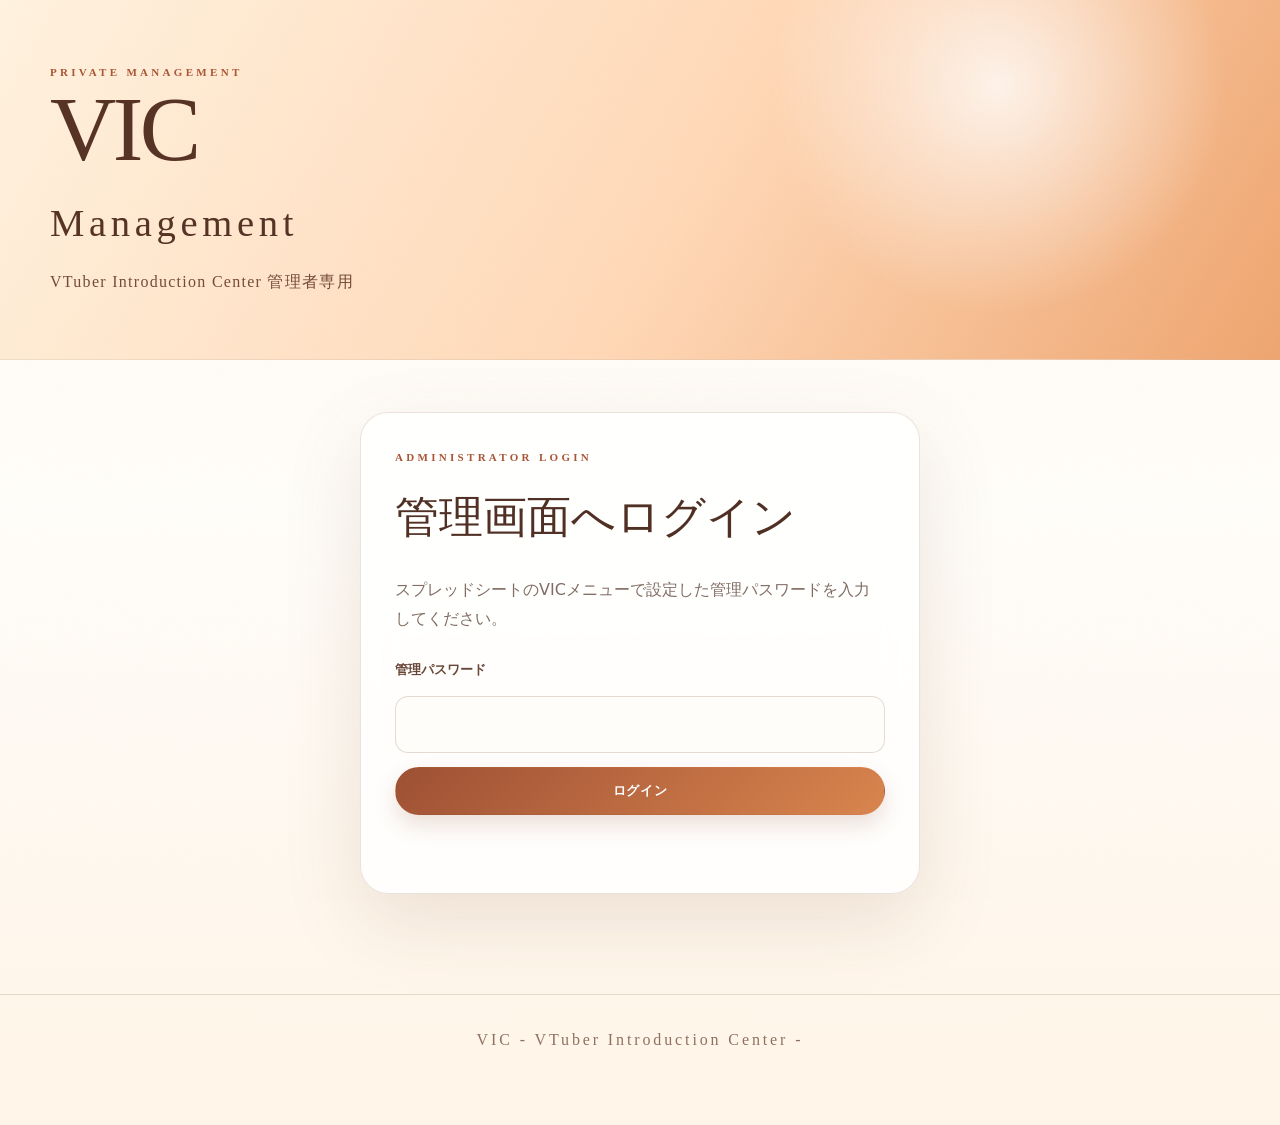
==== commit 6c5cf98d: "Add files via upload" ====
--- a/admin.html
+++ b/admin.html
@@ -6,24 +6,14 @@
   <meta name="robots" content="noindex,nofollow">
   <title>VIC 管理画面</title>
   <meta name="description" content="VIC管理者専用ページ">
-  <link rel="stylesheet" href="styles.css?v=20260722-vic-fanart1">
+  <link rel="stylesheet" href="styles.css?v=20260722-vic-public-pick1">
 </head>
 <body class="admin-page">
   <header class="admin-hero">
-    <div class="wrap admin-hero-layout">
-      <div class="admin-hero-copy">
-        <p class="eyebrow">Private Management</p>
-        <h1>VIC<br><span>Management</span></h1>
-        <p>VTuber Introduction Center 管理者専用</p>
-      </div>
-      <section class="admin-featured-showcase" aria-label="管理人おすすめ動画">
-        <div id="adminFeaturedStack" class="admin-featured-stack">
-          <div id="adminFeaturedEmpty" class="admin-featured-empty">
-            <span>Administrator's Pick</span>
-            <strong>管理人おすすめを準備中</strong>
-          </div>
-        </div>
-      </section>
+    <div class="wrap">
+      <p class="eyebrow">Private Management</p>
+      <h1>VIC<br><span>Management</span></h1>
+      <p>VTuber Introduction Center 管理者専用</p>
     </div>
   </header>
 
--- a/styles.css
+++ b/styles.css
@@ -1193,3 +1193,118 @@
 .admin-panel-note{margin:0 0 20px;color:var(--muted);font-size:13px}.admin-fanart-preview{display:grid;grid-template-columns:minmax(220px,360px) minmax(0,1fr);gap:22px;align-items:start}.admin-fanart-preview img{display:block;width:100%;max-height:360px;object-fit:contain;border-radius:14px;background:#2d1b16}.admin-fanart-actions{display:flex;flex-wrap:wrap;gap:10px}.admin-download-button{background:#6c5037;color:#fff}.admin-fanart-card.is-adult{border-color:rgba(118,39,65,.34)}
 @media(max-width:900px){.fanart-gallery-grid{grid-template-columns:repeat(2,minmax(0,1fr))}.vic-home-fanart-head{grid-template-columns:1fr}.home-fanart-card{grid-template-columns:1fr}.home-fanart-image{min-height:320px}.fanart-section-heading{grid-template-columns:1fr;gap:8px}.admin-fanart-preview{grid-template-columns:1fr}}
 @media(max-width:720px){.vic-home-fanart{margin:0 0 80px;padding:54px 0}.vic-home-fanart-head h2{white-space:nowrap;font-size:clamp(28px,9.2vw,42px)}.fanart-gallery-grid{grid-template-columns:repeat(2,minmax(0,1fr));gap:10px}.fanart-viewer,.home-fanart-viewer{min-height:320px;padding:12px;border-radius:18px}.home-fanart-card{grid-template-columns:minmax(0,1.3fr) minmax(100px,.7fr);gap:8px}.home-fanart-image{min-height:230px}.home-fanart-card figcaption{padding:8px}.home-fanart-card h3{font-size:18px}.fanart-lightbox{padding:8px}.fanart-lightbox-figure{grid-template-columns:1fr;min-height:0}.fanart-lightbox-image{min-height:300px;padding:12px}.fanart-lightbox-figure figcaption{padding:24px 18px}.fanart-form-grid{padding:18px}.fanart-author-choice label{display:flex;margin:8px 0}.fanart-retention-notice{font-size:10px}}
+
+
+/* ===== VIC public Administrator's Pick showcase ===== */
+.hero .wrap.vic-hero-layout{
+  display:grid;
+  grid-template-columns:minmax(350px,.88fr) minmax(420px,1.12fr);
+  align-items:center;
+  gap:clamp(30px,5vw,72px);
+}
+.vic-hero-copy{min-width:0}
+.hero .vic-hero-layout .vic-hero-title{max-width:none;font-size:clamp(48px,6.4vw,88px)}
+.vic-featured-showcase{min-width:0;padding:18px 22px 22px 0}
+.vic-featured-stack{
+  position:relative;
+  width:100%;
+  aspect-ratio:16/9;
+  isolation:isolate;
+  perspective:900px;
+}
+.vic-featured-stack::before,.vic-featured-stack::after{
+  content:"";
+  position:absolute;
+  inset:0;
+  border:1px solid rgba(126,77,51,.20);
+  border-radius:24px;
+  background:linear-gradient(145deg,rgba(255,255,255,.80),rgba(255,228,199,.72));
+  box-shadow:0 18px 42px rgba(91,51,31,.12);
+  pointer-events:none;
+}
+.vic-featured-stack::before{z-index:-2;transform:translate(18px,16px) rotate(1.4deg);opacity:.56}
+.vic-featured-stack::after{z-index:-1;transform:translate(9px,8px) rotate(.65deg);opacity:.80}
+.vic-featured-slide{
+  position:absolute;
+  inset:0;
+  z-index:2;
+  display:block;
+  overflow:hidden;
+  border:1px solid rgba(255,255,255,.78);
+  border-radius:24px;
+  color:#fff;
+  background:#5f3d2e;
+  box-shadow:0 26px 70px rgba(89,48,29,.27);
+  text-decoration:none;
+  transform-origin:50% 70%;
+  transition:opacity 1.25s ease,transform 1.25s cubic-bezier(.22,.72,.24,1),filter 1.25s ease;
+}
+.vic-featured-slide img{display:block;width:100%;height:100%;object-fit:cover;transition:transform 5s linear}
+.vic-featured-slide.is-active img{transform:scale(1.045)}
+.vic-featured-slide.is-entering{opacity:0;transform:translate(24px,-13px) scale(1.045) rotate(.8deg);filter:blur(2px)}
+.vic-featured-slide.is-active{opacity:1;transform:translate(0,0) scale(1) rotate(0);filter:blur(0)}
+.vic-featured-slide.is-leaving{z-index:1;opacity:0;transform:translate(-22px,13px) scale(.94) rotate(-1deg);filter:blur(2px);pointer-events:none}
+.vic-featured-slide:focus-visible{outline:3px solid rgba(170,85,54,.72);outline-offset:5px}
+.vic-featured-overlay{
+  position:absolute;
+  inset:auto 0 0;
+  display:grid;
+  gap:3px;
+  padding:76px 22px 18px;
+  color:#fff;
+  background:linear-gradient(to bottom,transparent,rgba(44,23,15,.88));
+  text-shadow:0 2px 10px rgba(0,0,0,.48);
+}
+.vic-featured-overlay small{font-family:Georgia,serif;font-size:10px;font-weight:700;letter-spacing:.20em;text-transform:uppercase;opacity:.82}
+.vic-featured-overlay strong{font-family:"Yu Mincho",serif;font-size:clamp(17px,2vw,25px);line-height:1.35}
+.vic-featured-overlay em{font-size:11px;font-style:normal;font-weight:900;letter-spacing:.08em;opacity:.90}
+.vic-featured-empty{
+  position:absolute;
+  inset:0;
+  display:grid;
+  place-content:center;
+  gap:7px;
+  padding:24px;
+  border:1px dashed rgba(126,77,51,.30);
+  border-radius:24px;
+  color:#704a3a;
+  background:rgba(255,255,255,.52);
+  text-align:center;
+}
+.vic-featured-empty span{font-family:Georgia,serif;font-size:10px;letter-spacing:.18em;text-transform:uppercase}
+.vic-featured-empty strong{font-family:"Yu Mincho",serif;font-size:18px;line-height:1.55}
+
+@media(max-width:900px){
+  .hero .wrap.vic-hero-layout{grid-template-columns:minmax(260px,.78fr) minmax(340px,1.22fr);gap:28px}
+  .hero .vic-hero-layout .vic-hero-title{font-size:clamp(42px,6.8vw,68px)}
+}
+
+/* Keep the public title and Administrator's Pick side-by-side on smartphones. */
+@media(max-width:720px){
+  .hero{min-height:360px}
+  .hero .wrap.vic-hero-layout{
+    grid-template-columns:minmax(118px,.70fr) minmax(0,1.30fr);
+    gap:10px;
+    padding:46px 0;
+  }
+  .vic-hero-copy .eyebrow{margin-bottom:7px;font-size:6px;line-height:1.4;letter-spacing:.10em}
+  .hero .vic-hero-layout .vic-hero-title{font-size:clamp(27px,7.6vw,40px);line-height:.86}
+  .hero .vic-hero-layout .vic-hero-tagline{margin-top:18px;font-size:clamp(8px,2.45vw,11px);line-height:1.55;letter-spacing:.02em}
+  .vic-featured-showcase{padding:6px 8px 9px 0}
+  .vic-featured-stack::before{transform:translate(8px,7px) rotate(1.2deg)}
+  .vic-featured-stack::after{transform:translate(4px,4px) rotate(.55deg)}
+  .vic-featured-stack::before,.vic-featured-stack::after,.vic-featured-slide,.vic-featured-empty{border-radius:13px}
+  .vic-featured-overlay{gap:1px;padding:34px 9px 7px}
+  .vic-featured-overlay small{display:none}
+  .vic-featured-overlay strong{font-size:clamp(9px,2.8vw,12px);white-space:nowrap;overflow:hidden;text-overflow:ellipsis}
+  .vic-featured-overlay em{font-size:7px}
+  .vic-featured-empty{padding:8px}
+  .vic-featured-empty span{font-size:6px;letter-spacing:.08em}
+  .vic-featured-empty strong{font-size:9px;line-height:1.35}
+}
+
+@media(max-width:390px){
+  .hero .wrap.vic-hero-layout{grid-template-columns:minmax(100px,.64fr) minmax(0,1.36fr);gap:8px}
+  .hero .vic-hero-layout .vic-hero-title{font-size:27px}
+  .hero .vic-hero-layout .vic-hero-tagline{font-size:7.5px}
+}
